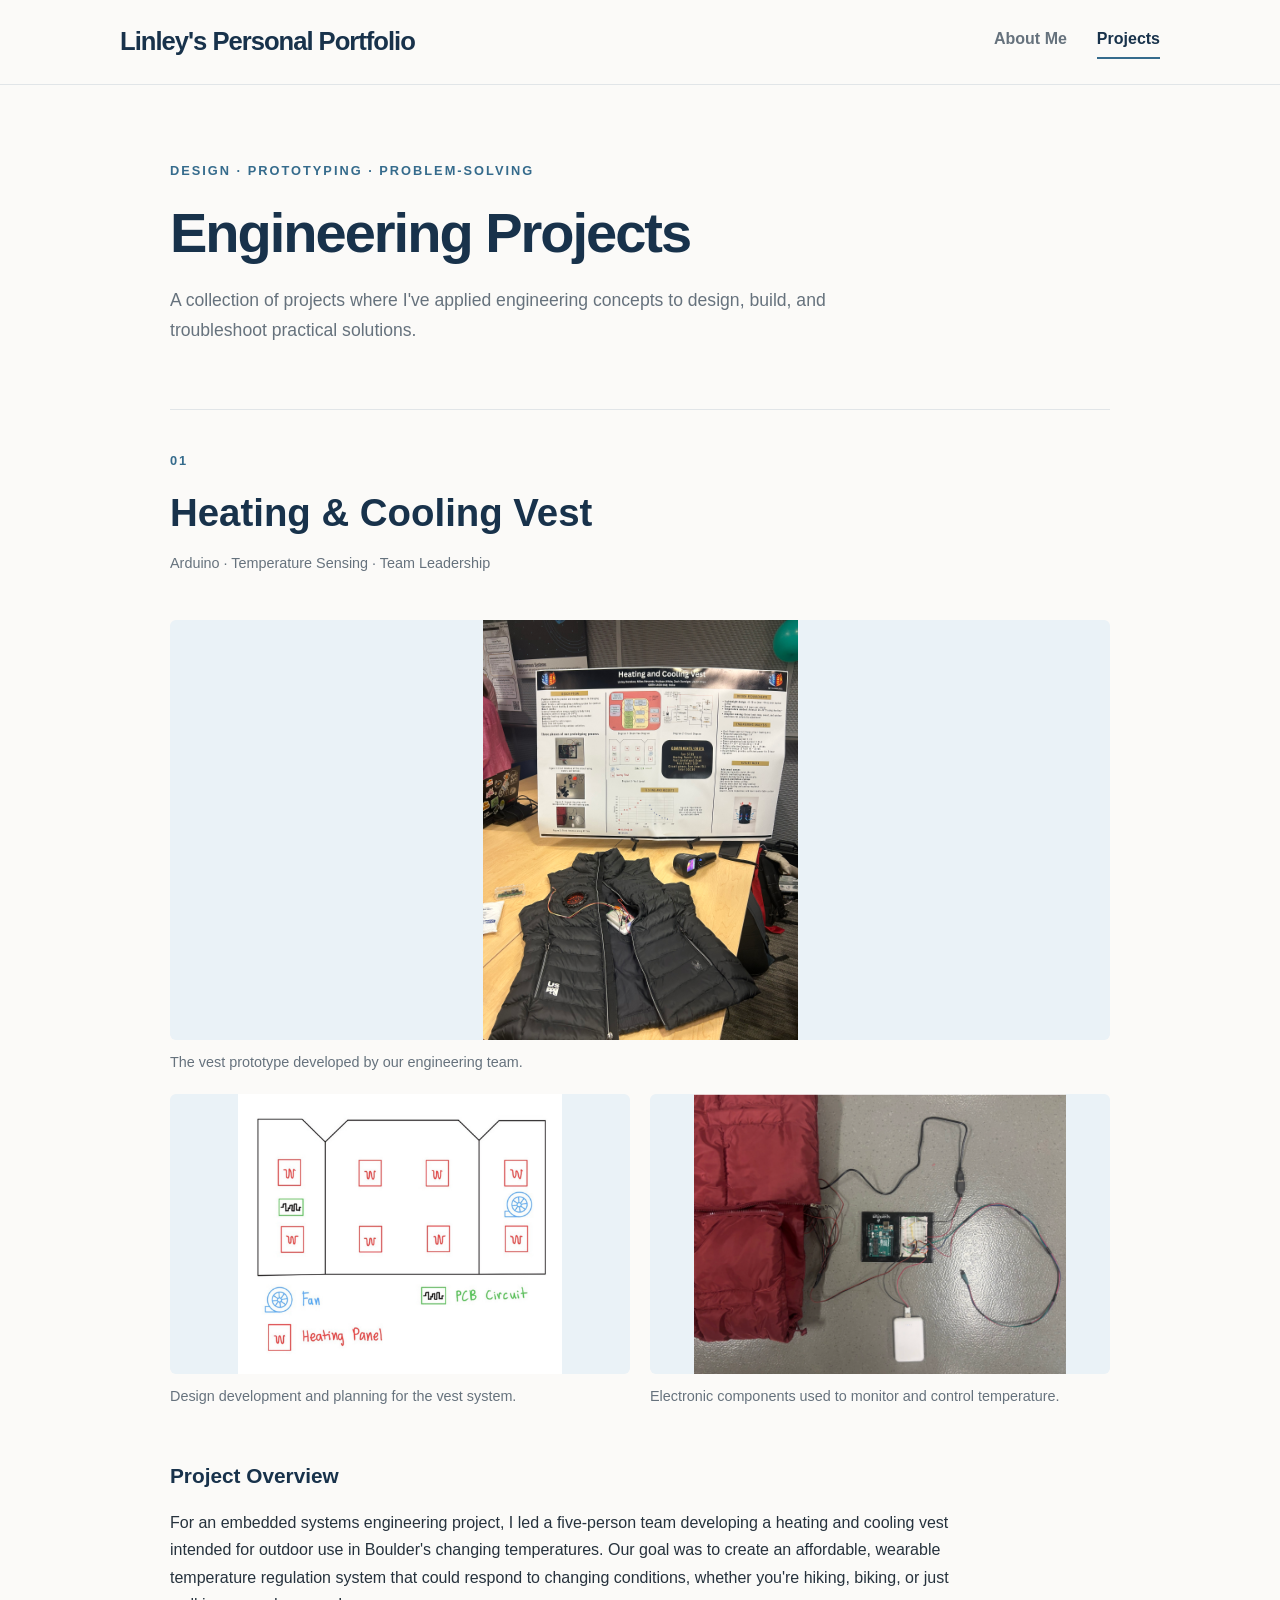
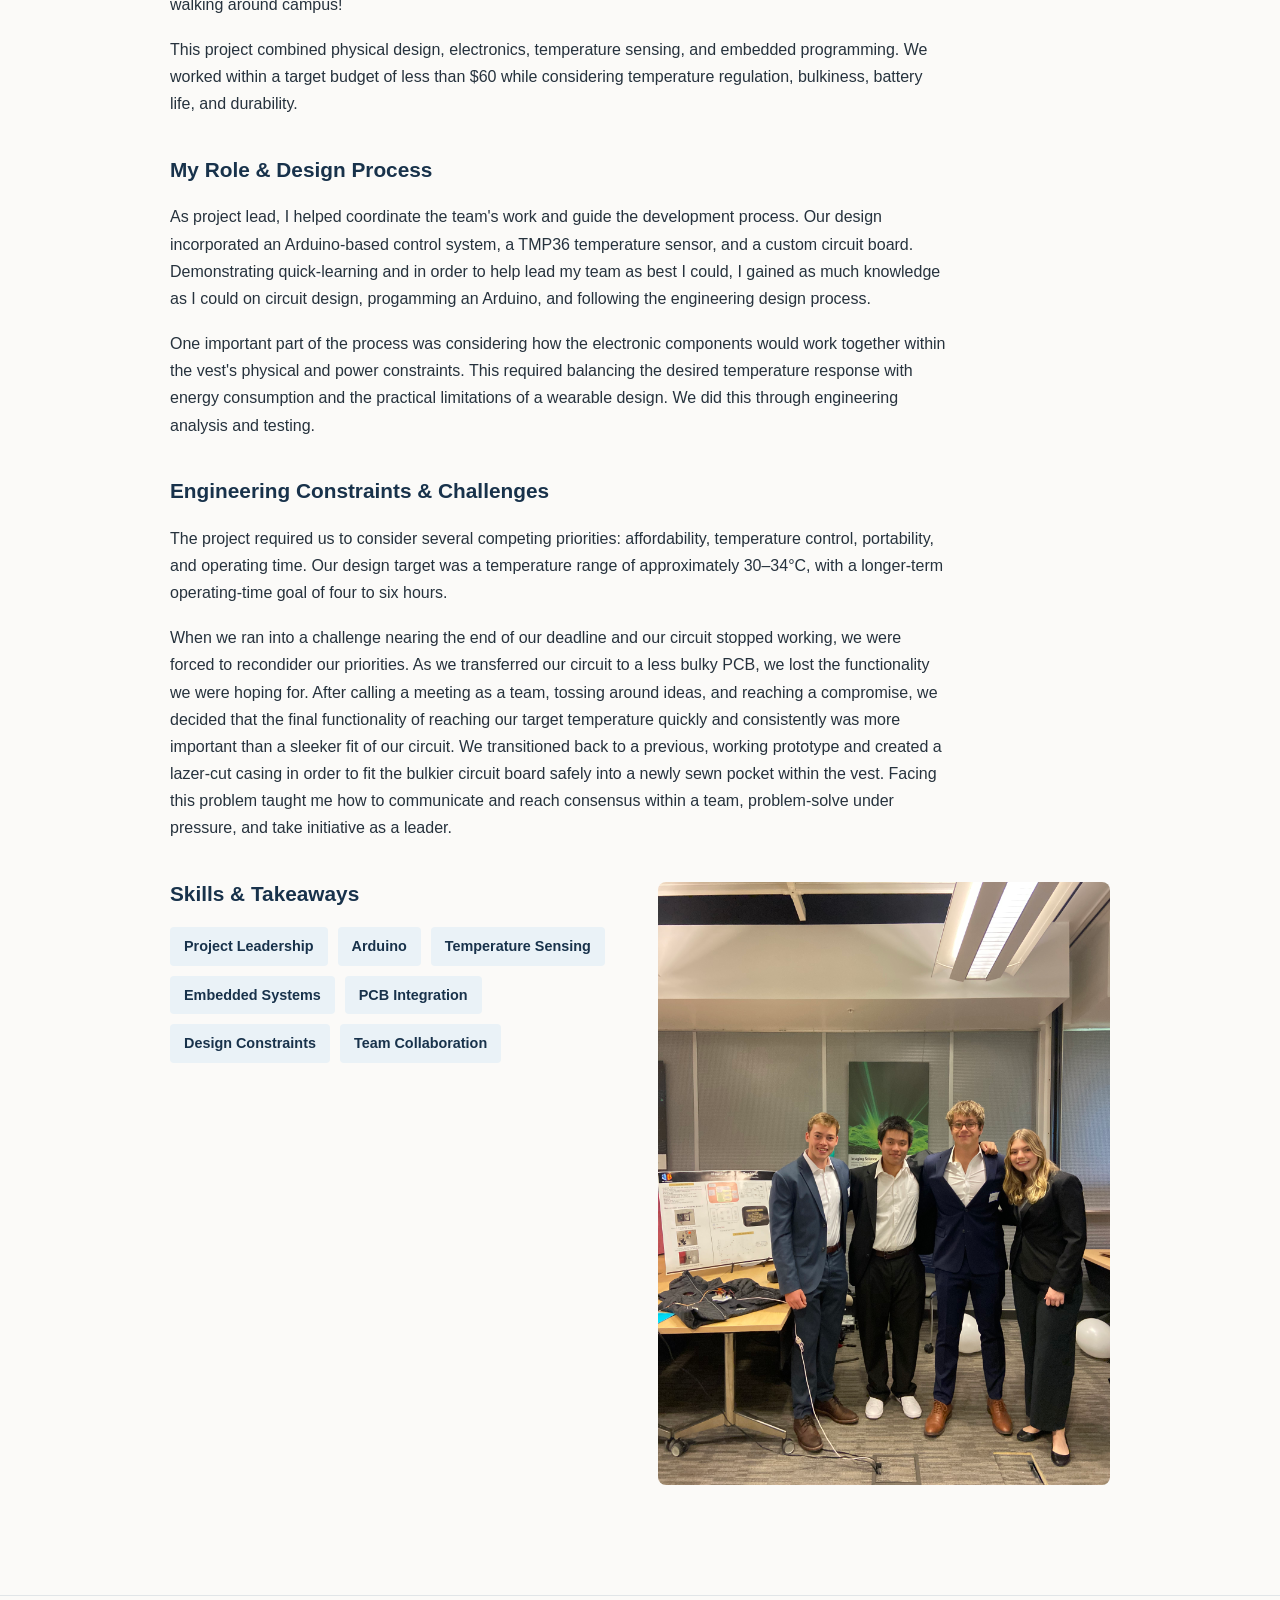
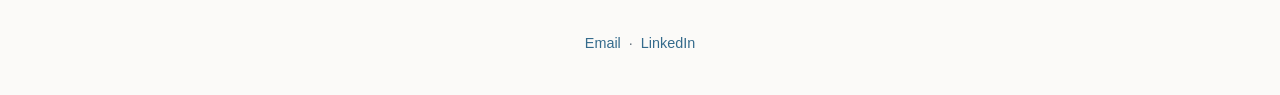
==== projects.html @ 8eb17eba "Add files via upload Add personal portfolio website" ====
<!DOCTYPE html>
<html lang="en">
<head>
    <meta charset="UTF-8">
    <meta name="viewport" content="width=device-width, initial-scale=1.0">
    <title>Projects | Linley Denslow</title>
    <link rel="stylesheet" href="style.css">
</head>

<body>

    <header>
        <nav class="navbar">
            <a href="index.html" class="logo">Linley's Personal Portfolio</a>

            <div class="nav-links">
                <a href="index.html">About Me</a>
                <a href="projects.html" class="active">Projects</a>
            </div>
        </nav>
    </header>

    <main>
        <section class="page-heading">
            <p class="eyebrow">DESIGN · PROTOTYPING · PROBLEM-SOLVING</p>
            <h1>Engineering Projects</h1>

            <p>
                A collection of projects where I've applied engineering
                concepts to design, build, and troubleshoot practical
                solutions.
            </p>
        </section>

        <article class="project">

            <div class="project-heading">
                <div>
                    <p class="eyebrow">01</p>
                    <h2>Heating & Cooling Vest</h2>
                </div>

                <p class="project-meta">
                    Arduino · Temperature Sensing · Team Leadership
                </p>
            </div>

            <div class="project-gallery">

                <figure class="gallery-large">
                    <img
                        src="images/vest-prototype.jpg"
                        alt="The assembled heating and cooling vest prototype"
                    >
                    <figcaption>
                        The vest prototype developed by our engineering team.
                    </figcaption>
                </figure>

                <figure>
                    <img
                        src="images/vest-diagram.jpg"
                        alt="CAD model or design concept for the vest"
                    >
                    <figcaption>
                        Design development and planning for the vest system.
                    </figcaption>
                </figure>

                <figure>
                    <img
                        src="images/vest-components.jpg"
                        alt="Arduino, temperature sensor, and control electronics"
                    >
                    <figcaption>
                        Electronic components used to monitor and control temperature.
                    </figcaption>
                </figure>

            </div>

            <section class="project-section">
                <h3>Project Overview</h3>

                <p>
                    For an embedded systems engineering project, I led a
                    five-person team developing a heating and cooling vest
                    intended for outdoor use in Boulder's changing
                    temperatures. Our goal was to create an affordable,
                    wearable temperature regulation system that could
                    respond to changing conditions, whether you're hiking, biking, 
                    or just walking around campus!
                </p>

                <p>
                    This project combined physical design, electronics,
                    temperature sensing, and embedded programming. We
                    worked within a target budget of less than $60 while
                    considering temperature regulation, bulkiness,
                    battery life, and durability.
                </p>
            </section>

            <section class="project-section">
                <h3>My Role & Design Process</h3>

                <p>
                    As project lead, I helped coordinate the team's work
                    and guide the development process. Our design
                    incorporated an Arduino-based control system, a TMP36
                    temperature sensor, and a custom circuit board. Demonstrating 
                    quick-learning and in order to help lead my team as best I could,
                    I gained as much knowledge as I could on circuit design, progamming an
                    Arduino, and following the engineering design process.  
                </p>

                <p>
                    One important part of the process was considering
                    how the electronic components would work together
                    within the vest's physical and power constraints.
                    This required balancing the desired temperature
                    response with energy consumption and the practical
                    limitations of a wearable design. We did this through engineering 
                    analysis and testing.
                </p>
            </section>

            <section class="project-section">
                <h3>Engineering Constraints & Challenges</h3>

                <p>
                    The project required us to consider several
                    competing priorities: affordability,
                    temperature control, portability, and operating
                    time. Our design target was a temperature range
                    of approximately 30–34°C, with a longer-term
                    operating-time goal of four to six hours.
                </p>

                <p>
                    When we ran into a challenge nearing the end of our deadline and 
                    our circuit stopped working, we were forced to recondider our priorities. As we transferred
                    our circuit to a less bulky PCB, we lost the functionality we were hoping for. After calling a
                    meeting as a team, tossing around ideas, and reaching a compromise, we decided that the final 
                    functionality of reaching our target temperature quickly and consistently was more important 
                    than a sleeker fit of our circuit. We transitioned back to a previous, working prototype and 
                    created a lazer-cut casing in order to fit the bulkier circuit board safely into a newly sewn 
                    pocket within the vest. Facing this problem taught me how to communicate and reach consensus within a team,
                    problem-solve under pressure, and take initiative as a leader. 
                </p>
            </section>

        <div class="skills-takeaways">

            <section class="project-section">
                <h3>Skills & Takeaways</h3>

                <div class="skills">
                    <span>Project Leadership</span>
                    <span>Arduino</span>
                    <span>Temperature Sensing</span>
                    <span>Embedded Systems</span>
                    <span>PCB Integration</span>
                    <span>Design Constraints</span>
                    <span>Team Collaboration</span>
                </div>
            </section>

            <div class="team-photo">
                <img
                    src="images/group-pic.jpg"
                    alt="My team and me with our heating and cooling vest project"
                >
            </div>

        </div>

        </article>

    </main>

    <footer>
        <p>
            <a href="mailto:linley.denslow@colorado.edu">Email</a>
            &nbsp;·&nbsp;
            <a href="https://www.linkedin.com/in/linley-denslow" target="_blank"
               rel="noopener noreferrer">LinkedIn</a>
        </p>
    </footer>

</body>
</html>
---- style.css ----
/* ------------------------------
   1. General page styling
------------------------------ */

* {
    box-sizing: border-box;
}

:root {
    --navy: #18324b;
    --blue: #356b8c;
    --light-blue: #eaf2f7;
    --background: #fbfaf8;
    --text: #26323d;
    --muted: #66727d;
    --border: #e1e5e8;
}

html {
    scroll-behavior: smooth;
}

body {
    margin: 0;
    font-family: Arial, Helvetica, sans-serif;
    background: var(--background);
    color: var(--text);
    line-height: 1.7;
}

h1, h2, h3, p {
    margin-top: 0;
}

h1, h2, h3 {
    color: var(--navy);
    line-height: 1.2;
}

h1 {
    font-size: clamp(2.5rem, 6vw, 4.5rem);
    letter-spacing: -2px;
}

h2 {
    font-size: 2rem;
}

h3 {
    font-size: 1.3rem;
}

a {
    color: var(--blue);
    text-decoration: none;
}

a:hover {
    color: var(--navy);
}


/* ------------------------------
   2. Navigation bar
------------------------------ */

header {
    border-bottom: 1px solid var(--border);
    background: var(--background);
}

.navbar {
    max-width: 1100px;
    margin: 0 auto;
    padding: 20px 30px;
    display: flex;
    align-items: center;
    justify-content: space-between;
}

.logo {
    font-size: 1.6rem;
    font-weight: bold;
    color: var(--navy);
    letter-spacing: -1px;
}

.nav-links {
    display: flex;
    gap: 30px;
}

.nav-links a {
    color: var(--muted);
    font-weight: 600;
    padding-bottom: 5px;
}

.nav-links a:hover,
.nav-links a.active {
    color: var(--navy);
    border-bottom: 2px solid var(--blue);
}


/* ------------------------------
   3. Main layout
------------------------------ */

main {
    max-width: 1000px;
    margin: 0 auto;
    padding: 0 30px;
}

.hero {
    padding: 100px 0 90px;
    display: grid;
    grid-template-columns: 1.5fr 1fr;
    gap: 55px;
    align-items: stretch;
}

.hero-content {
    display: flex;
    flex-direction: column;
    align-items: flex-start;
    justify-content: space-between;
}

.hero-photo {
    width: 100%;
    min-height: 380px;
    overflow: hidden;
    border-radius: 10px;
}

.hero-photo img {
    width: 100%;
    height: 100%;
    display: block;
    object-fit: cover;
    object-position: center;
}

.eyebrow {
    color: var(--blue);
    font-size: 0.8rem;
    font-weight: bold;
    letter-spacing: 2px;
    text-transform: uppercase;
    margin-bottom: 18px;
}

.hero h1 {
    margin-bottom: 15px;
}

.hero h2 {
    font-size: 1.6rem;
    font-weight: 500;
    margin-bottom: 20px;
}

.hero-text {
    font-size: 1.1rem;
    color: var(--muted);
    max-width: 680px;
    margin-bottom: 30px;
}


/* ------------------------------
   4. Buttons and links
------------------------------ */

.button {
    display: inline-block;
    background: var(--navy);
    color: white;
    padding: 12px 22px;
    border-radius: 5px;
    font-weight: bold;
    transition: background 0.2s ease;
}

.button:hover {
    background: var(--blue);
    color: white;
}

.text-link {
    display: inline-block;
    font-weight: bold;
    margin-top: 8px;
}


/* ------------------------------
   5. Homepage sections
------------------------------ */

.section {
    padding: 45px 0;
    border-top: 1px solid var(--border);
}

.section p {
    max-width: 780px;
}

.skills {
    display: flex;
    flex-wrap: wrap;
    gap: 10px;
    margin-top: 20px;
}

.skills span {
    display: inline-block;
    background: var(--light-blue);
    color: var(--navy);
    padding: 7px 14px;
    border-radius: 4px;
    font-size: 0.9rem;
    font-weight: 600;
}

.featured {
    display: grid;
    grid-template-columns: 1fr 1fr;
    gap: 40px;
    align-items: stretch;
}

.featured-image {
    width: 100%;
    height: 100%;
    object-fit: contain;
    border-radius: 8px;
    background: var(--light-blue);
}


/* ------------------------------
   6. Projects page heading
------------------------------ */

.page-heading {
    padding: 75px 0 45px;
    max-width: 750px;
}

.page-heading h1 {
    font-size: clamp(2.5rem, 5vw, 3.5rem);
    margin-bottom: 20px;
}

.page-heading > p:last-child {
    color: var(--muted);
    font-size: 1.1rem;
}


/* ------------------------------
   7. Project content
------------------------------ */

.project {
    border-top: 1px solid var(--border);
    padding: 40px 0 70px;
}

.project-heading {
    display: flex;
    flex-direction: column;
    gap: 5px;
    margin-bottom: 30px;
}

.project-heading h2 {
    font-size: 2.4rem;
    margin-bottom: 10px;
}

.project-meta {
    color: var(--muted);
    font-size: 0.9rem;
}

.project-gallery {
    display: grid;
    grid-template-columns: 1fr 1fr;
    gap: 20px;
    margin-bottom: 55px;
}

.project-gallery figure {
    margin: 0;
}

.project-gallery .gallery-large {
    grid-column: 1 / -1;
}

.project-gallery img {
    display: block;
    width: 100%;
    height: 280px;
    object-fit: contain;
    border-radius: 6px;
    background: var(--light-blue);
}

.project-gallery .gallery-large img {
    height: 420px;
}

.project-gallery figcaption {
    font-size: 0.9rem;
    color: var(--muted);
    padding-top: 10px;
}

.project-section {
    max-width: 780px;
    margin-bottom: 40px;
}

/* Skills and Takeaways with team photo */

.skills-takeaways {
    display: grid;
    grid-template-columns: 1fr 1fr;
    gap: 35px;
    align-items: start;
    margin-bottom: 40px;
}

.skills-takeaways .project-section {
    max-width: none;
    margin-bottom: 0;
}

.team-photo {
    width: 100%;
}

.team-photo img {
    display: block;
    width: 100%;
    height: auto;
    border-radius: 8px;
}

.project-section p {
    margin-bottom: 18px;
}

.project-note {
    border-left: 3px solid var(--blue);
    padding: 15px 20px;
    background: var(--light-blue);
    font-size: 0.9rem;
}


/* ------------------------------
   8. Footer
------------------------------ */

footer {
    border-top: 1px solid var(--border);
    text-align: center;
    padding: 35px 20px;
    color: var(--muted);
    font-size: 0.9rem;
}

footer p {
    margin-bottom: 5px;
}


/* ------------------------------
   9. Mobile responsiveness
------------------------------ */

@media (max-width: 650px) {

    .navbar {
        padding: 18px 20px;
    }

    .nav-links {
        gap: 18px;
    }

    main {
        padding: 0 20px;
    }

    .hero {
        padding: 65px 0;
        grid-template-columns: 1fr;
        gap: 35px;
    }

    .hero-content {
        gap: 15px;
    }

    .hero-photo {
        height: 350px;
        min-height: 0;
    }

    .hero-photo img {
        object-fit: cover;
    }

    .section {
        padding: 35px 0;
    }

    .featured {
        grid-template-columns: 1fr;
        gap: 25px;
    }

    .featured-image {
        height: 250px;
    }

    .project-gallery {
        grid-template-columns: 1fr;
    }

    .project-gallery .gallery-large {
        grid-column: auto;
    }

    .project-gallery img,
    .project-gallery .gallery-large img {
        height: auto;
        max-height: 400px;
        object-fit: contain;
    }

    .project-heading h2 {
        font-size: 2rem;
    }

    .skills-takeaways {
        grid-template-columns: 1fr;
        gap: 25px;
    }
}
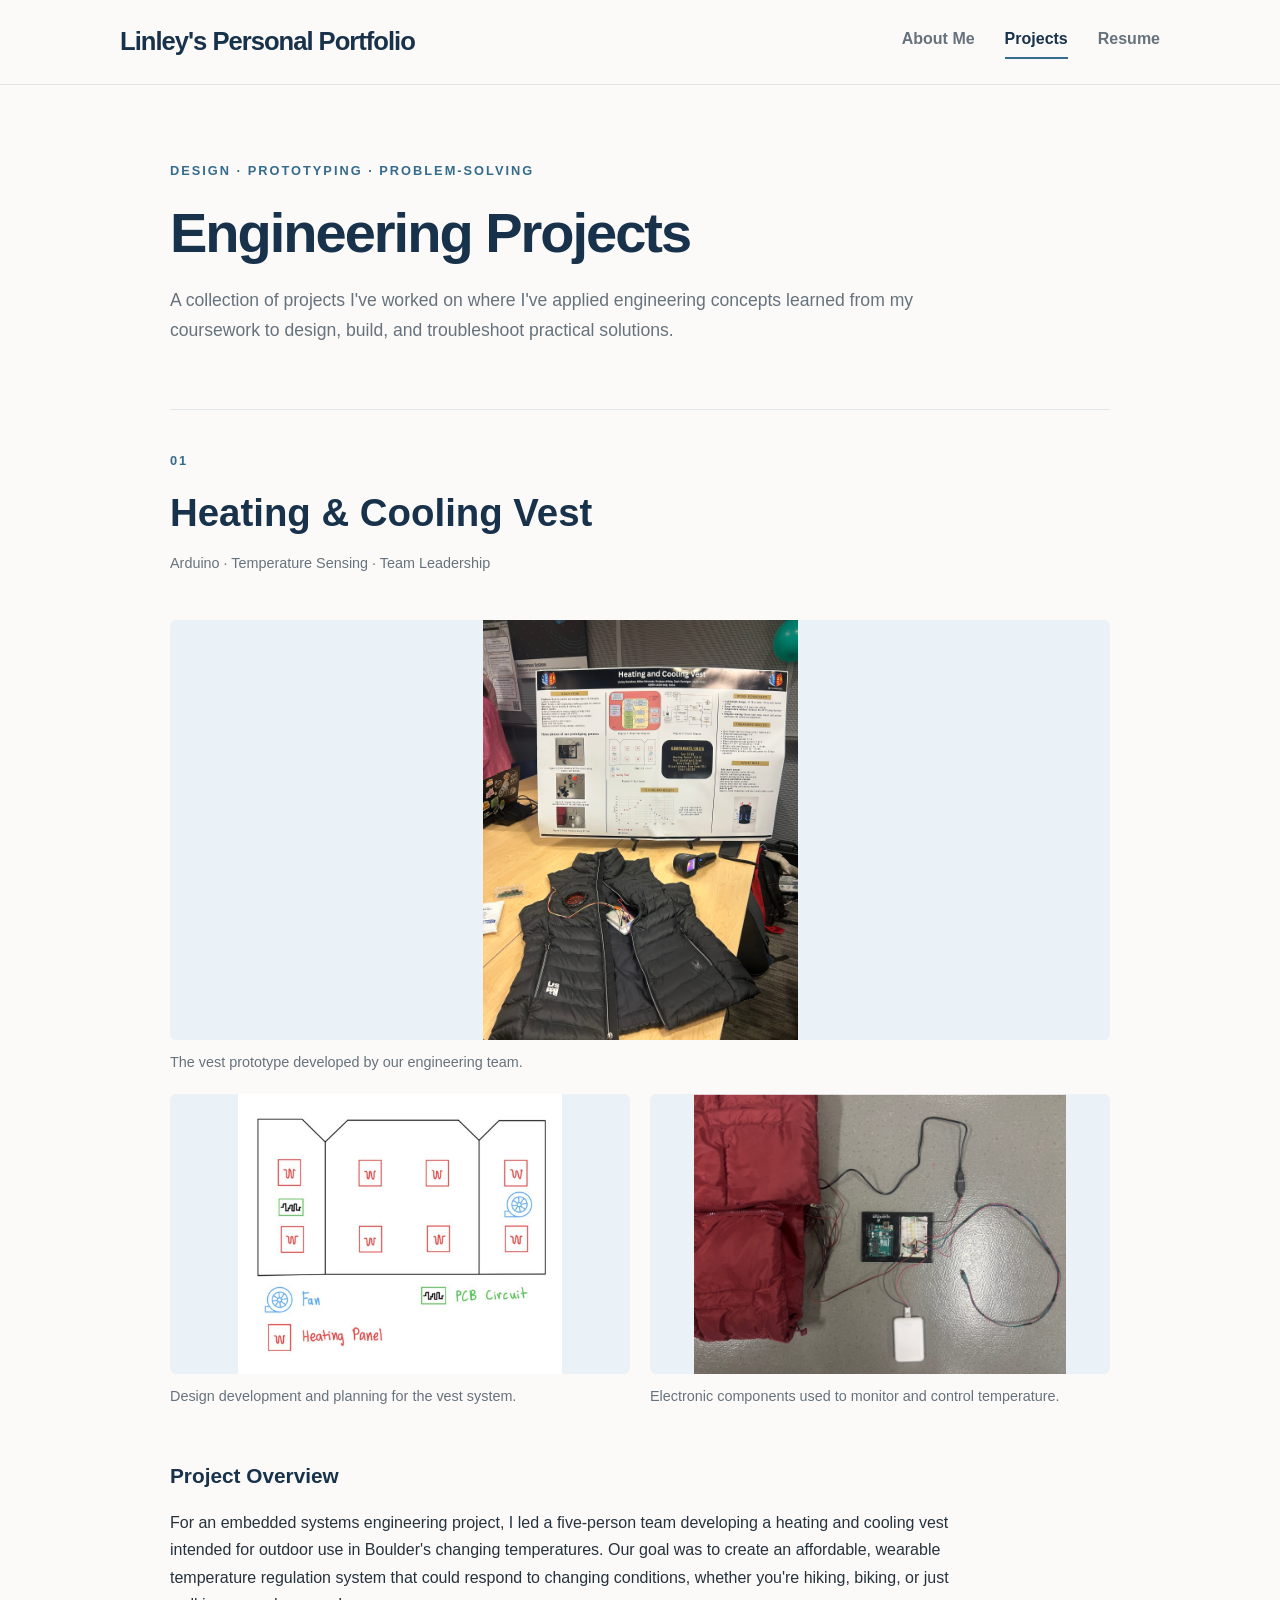
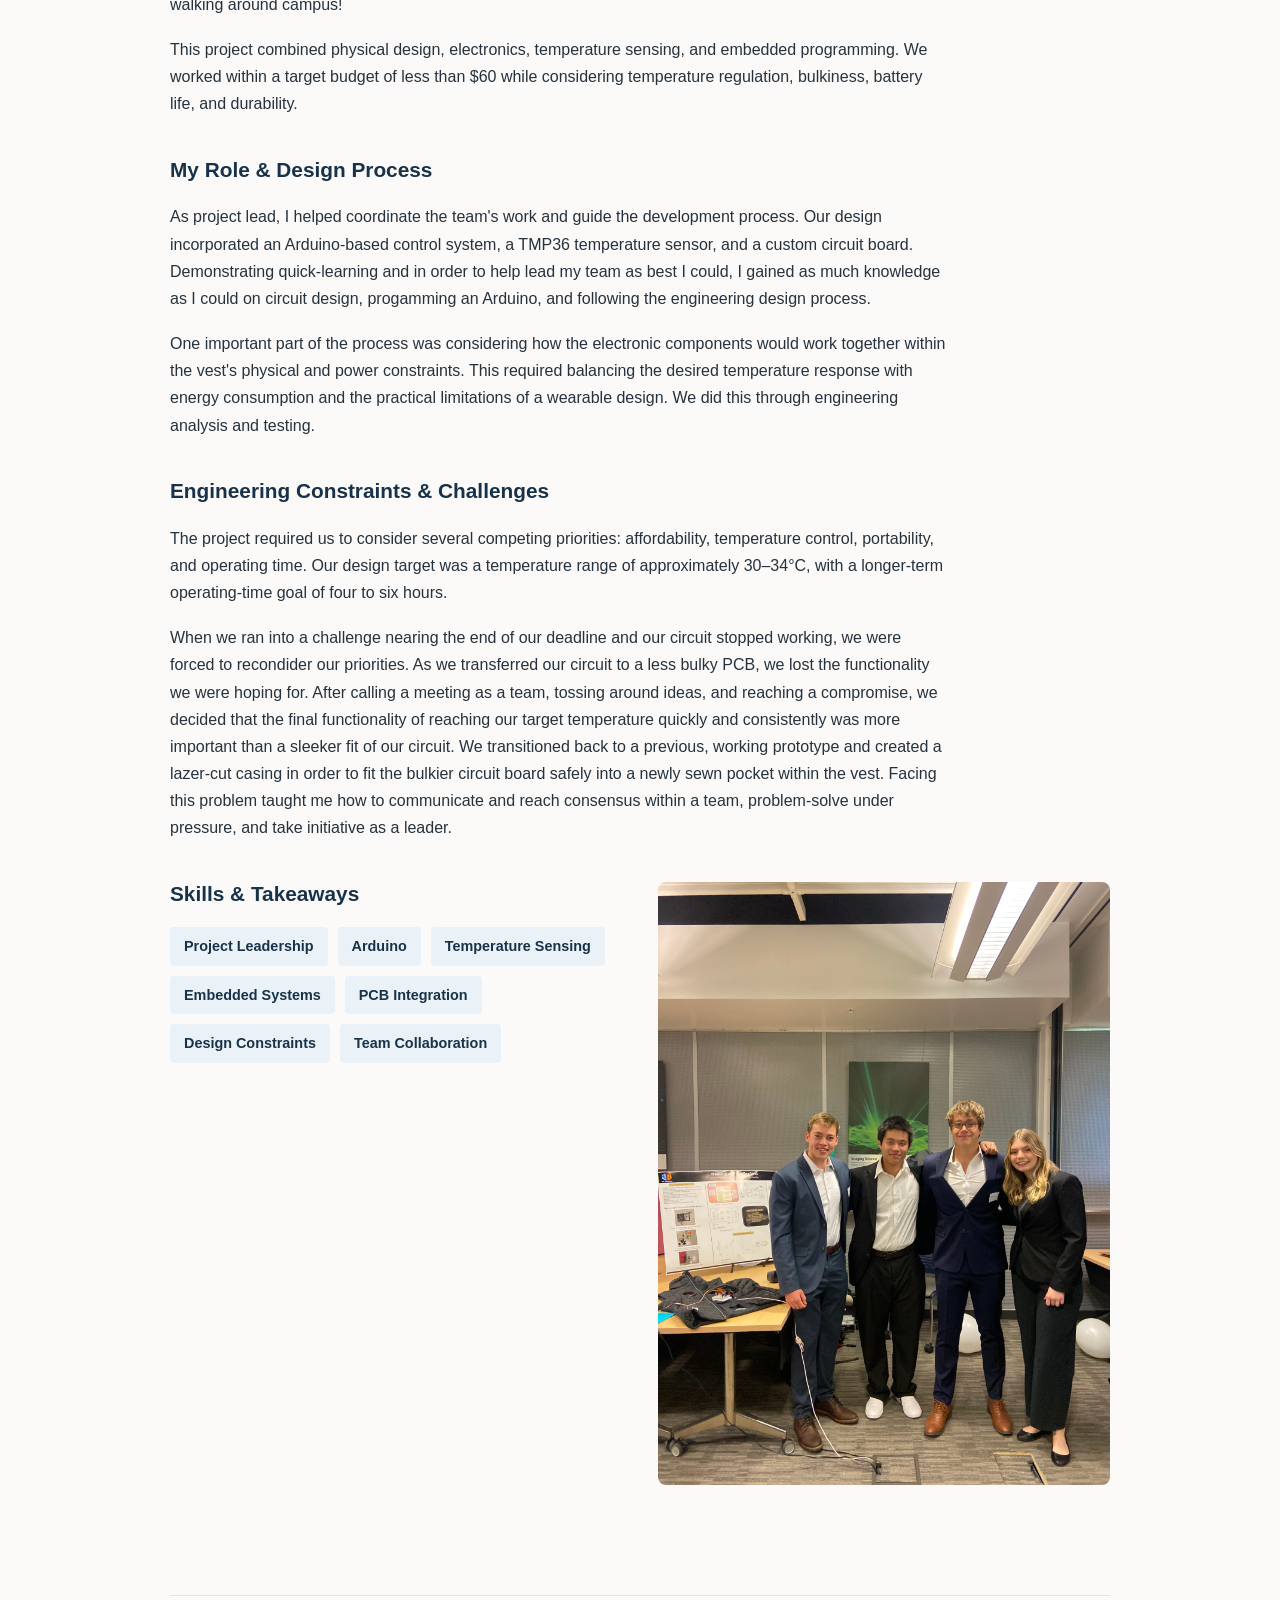
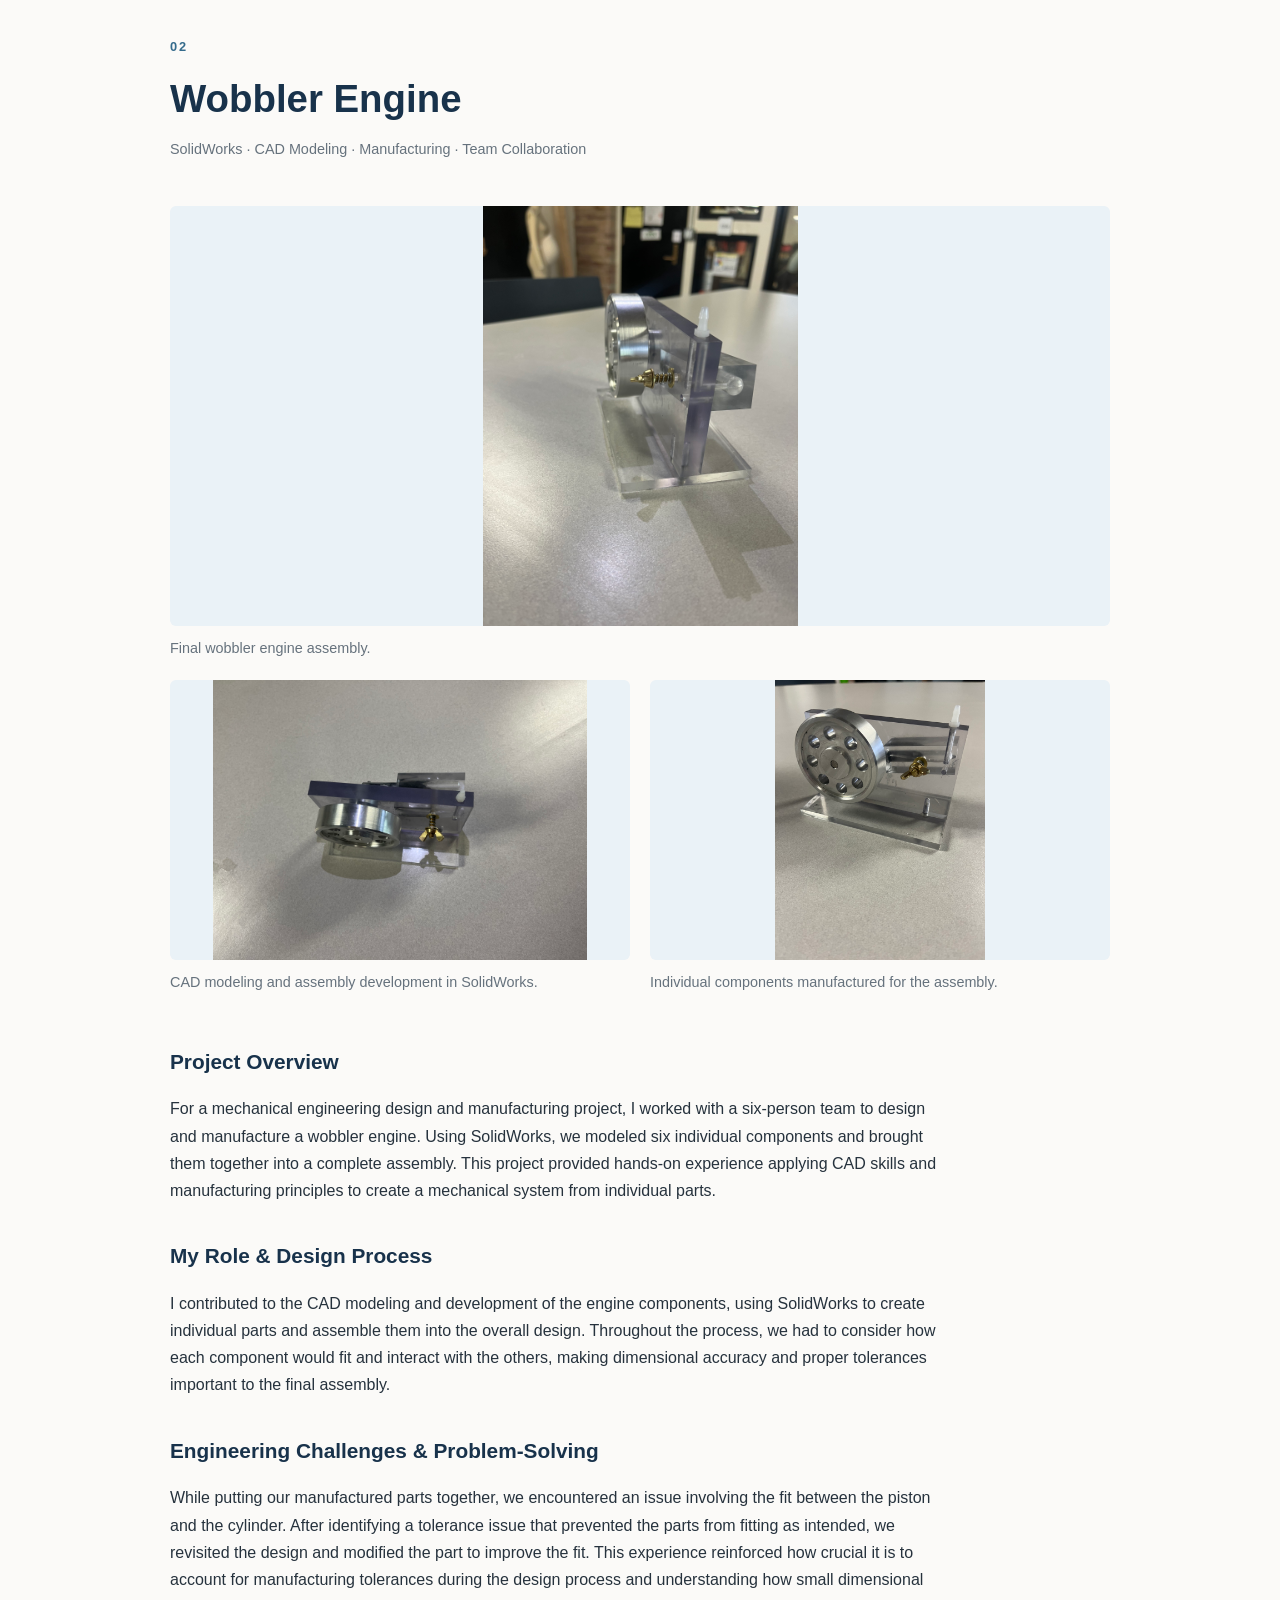
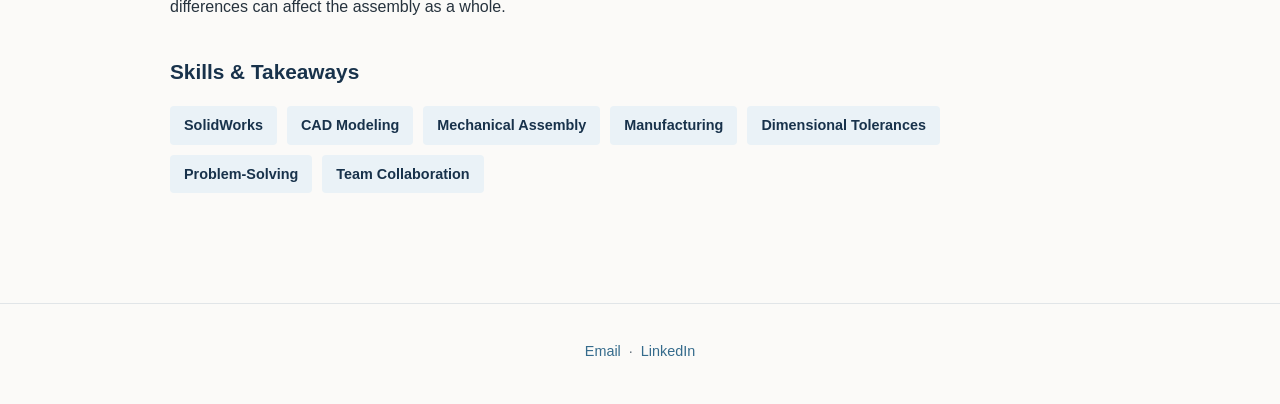
==== commit d5453ebb: "added another project and resume" ====
--- a/projects.html
+++ b/projects.html
@@ -16,6 +16,7 @@
             <div class="nav-links">
                 <a href="index.html">About Me</a>
                 <a href="projects.html" class="active">Projects</a>
+                <a href="resume.html">Resume</a>
             </div>
         </nav>
     </header>
@@ -26,8 +27,8 @@
             <h1>Engineering Projects</h1>
 
             <p>
-                A collection of projects where I've applied engineering
-                concepts to design, build, and troubleshoot practical
+                A collection of projects I've worked on where I've applied engineering
+                concepts learned from my coursework to design, build, and troubleshoot practical
                 solutions.
             </p>
         </section>
@@ -177,6 +178,118 @@
 
         </article>
 
+    
+        <!-- PROJECT 02: WOBBLER ENGINE -->
+
+        <article class="project">
+
+            <div class="project-heading">
+                <div>
+                    <p class="eyebrow">02</p>
+                    <h2>Wobbler Engine</h2>
+                </div>
+
+                <p class="project-meta">
+                    SolidWorks · CAD Modeling · Manufacturing · Team Collaboration
+                </p>
+            </div>
+
+            <div class="project-gallery">
+
+                <figure class="gallery-large">
+                    <img
+                        src="images/wobbler-engine.jpg"
+                        alt="Completed wobbler engine assembly"
+                    >
+                    <figcaption>
+                        Final wobbler engine assembly.
+                    </figcaption>
+                </figure>
+
+                <figure>
+                    <img
+                        src="images/wobbler-cad.jpg"
+                        alt="SolidWorks CAD model of the wobbler engine"
+                    >
+                    <figcaption>
+                        CAD modeling and assembly development in SolidWorks.
+                    </figcaption>
+                </figure>
+
+                <figure>
+                    <img
+                        src="images/wobbler-parts.jpg"
+                        alt="Individual manufactured wobbler engine components"
+                    >
+                    <figcaption>
+                        Individual components manufactured for the assembly.
+                    </figcaption>
+                </figure>
+
+            </div>
+
+            <section class="project-section">
+                <h3>Project Overview</h3>
+
+                <p>
+                    For a mechanical engineering design and manufacturing
+                    project, I worked with a six-person team to design and
+                    manufacture a wobbler engine. Using SolidWorks, we
+                    modeled six individual components and brought them
+                    together into a complete assembly. This project
+                    provided hands-on experience applying CAD skills
+                    and manufacturing principles to create a mechanical
+                    system from individual parts.
+                </p>
+            </section>
+
+            <section class="project-section">
+                <h3>My Role & Design Process</h3>
+
+                <p>
+                    I contributed to the CAD modeling and development
+                    of the engine components, using SolidWorks to create
+                    individual parts and assemble them into the overall
+                    design. Throughout the process, we had to consider
+                    how each component would fit and interact with the
+                    others, making dimensional accuracy and proper
+                    tolerances important to the final assembly.
+                </p>
+            </section>
+
+            <section class="project-section">
+                <h3>Engineering Challenges & Problem-Solving</h3>
+
+                <p>
+                    While putting our manufactured parts together, we encountered an issue involving 
+                    the fit between the piston and the cylinder. After
+                    identifying a tolerance issue that prevented the
+                    parts from fitting as intended, we revisited the
+                    design and modified the part to improve the fit.
+                    This experience reinforced how crucial it is to
+                    account for manufacturing tolerances during
+                    the design process and understanding how small
+                    dimensional differences can affect the assembly as a whole.
+                </p>
+            </section>
+
+            <section class="project-section">
+                <h3>Skills & Takeaways</h3>
+
+                <div class="skills">
+                    <span>SolidWorks</span>
+                    <span>CAD Modeling</span>
+                    <span>Mechanical Assembly</span>
+                    <span>Manufacturing</span>
+                    <span>Dimensional Tolerances</span>
+                    <span>Problem-Solving</span>
+                    <span>Team Collaboration</span>
+                </div>
+            </section>
+
+        </article>
+ 
+
     </main>
 
     <footer>
--- a/style.css
+++ b/style.css
@@ -381,7 +381,6 @@
     margin-bottom: 5px;
 }
 
-
 /* ------------------------------
    9. Mobile responsiveness
 ------------------------------ */
@@ -455,4 +454,33 @@
         grid-template-columns: 1fr;
         gap: 25px;
     }
+}
+
+
+/* ------------------------------
+   10. Resume page
+------------------------------ */
+
+.resume-container {
+    width: 100%;
+    max-width: 900px;
+    margin: 0 auto 70px;
+    background: white;
+}
+
+.resume-viewer {
+    display: block;
+    width: 100%;
+    height: 1500px;
+    border: none;
+}
+
+@media (max-width: 650px) {
+    .resume-container {
+        width: 100%;
+    }
+
+    .resume-viewer {
+        height: 1200px;
+    }
 }
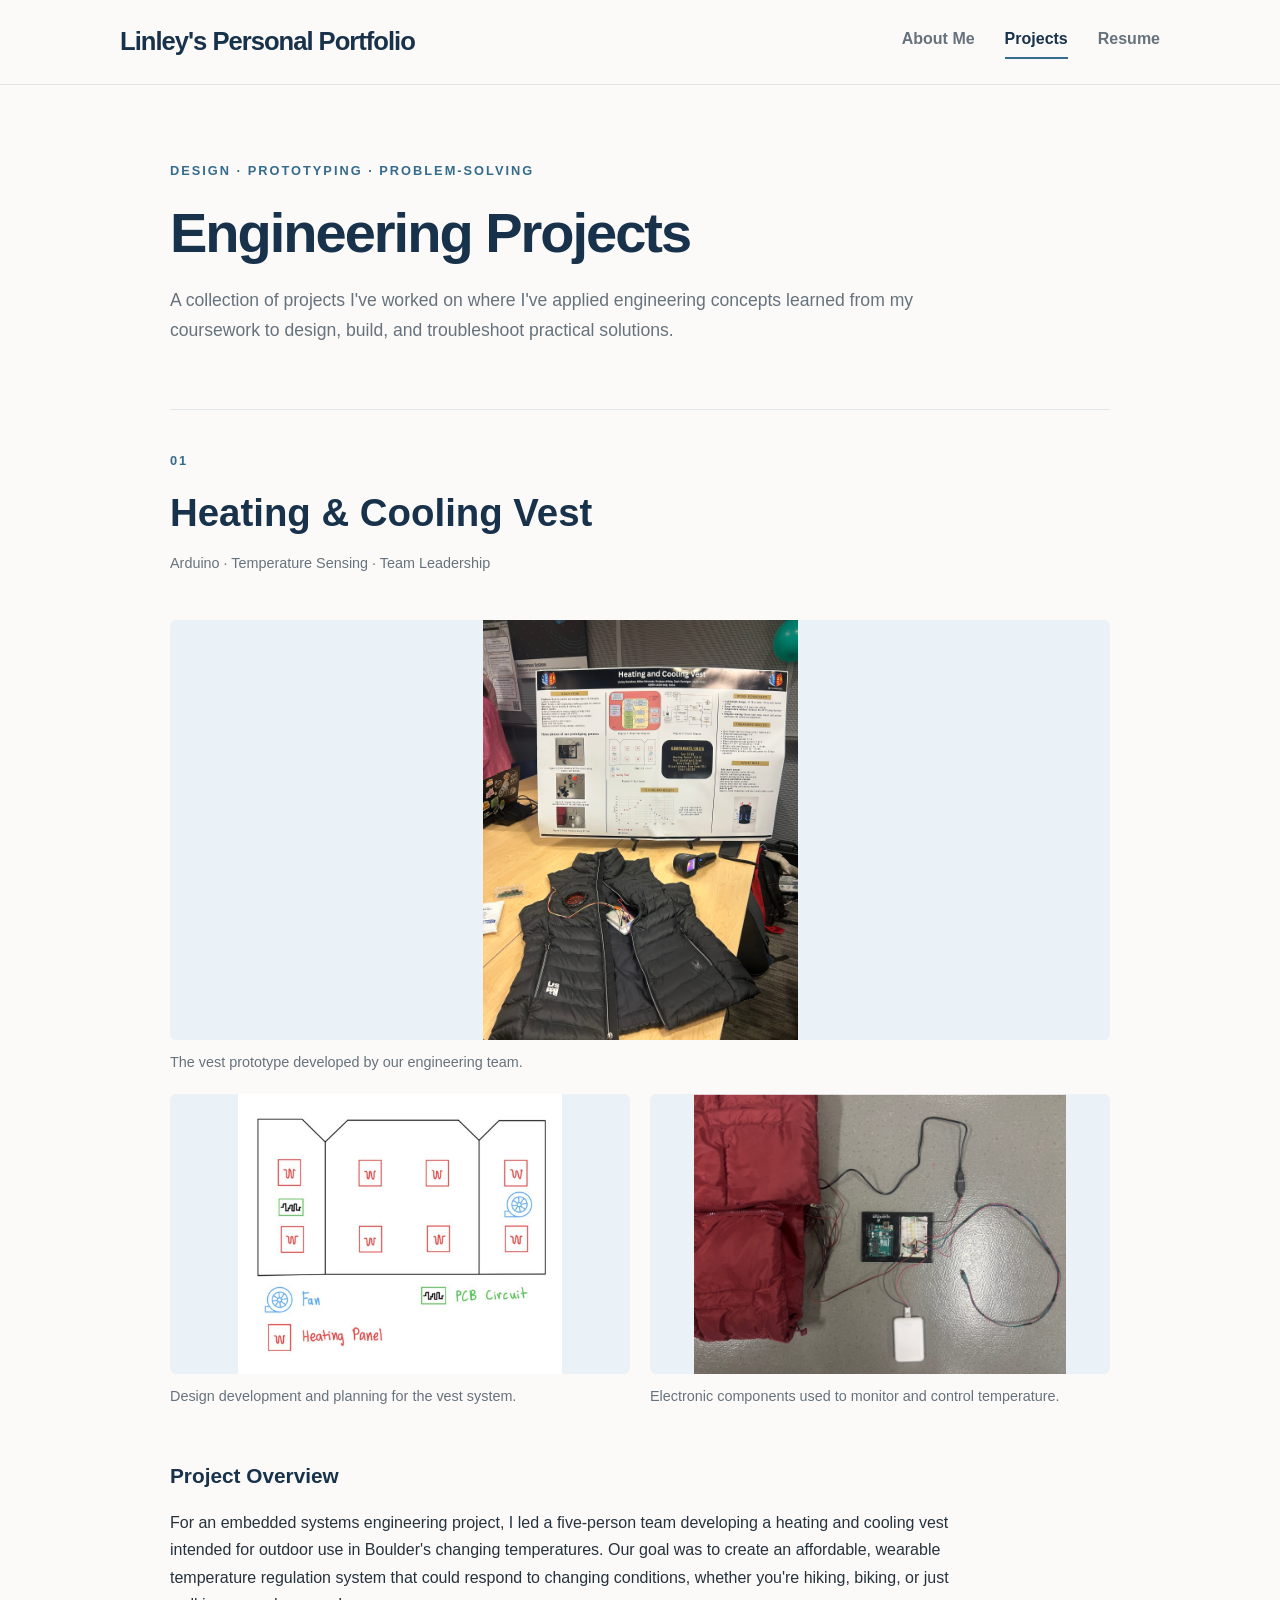
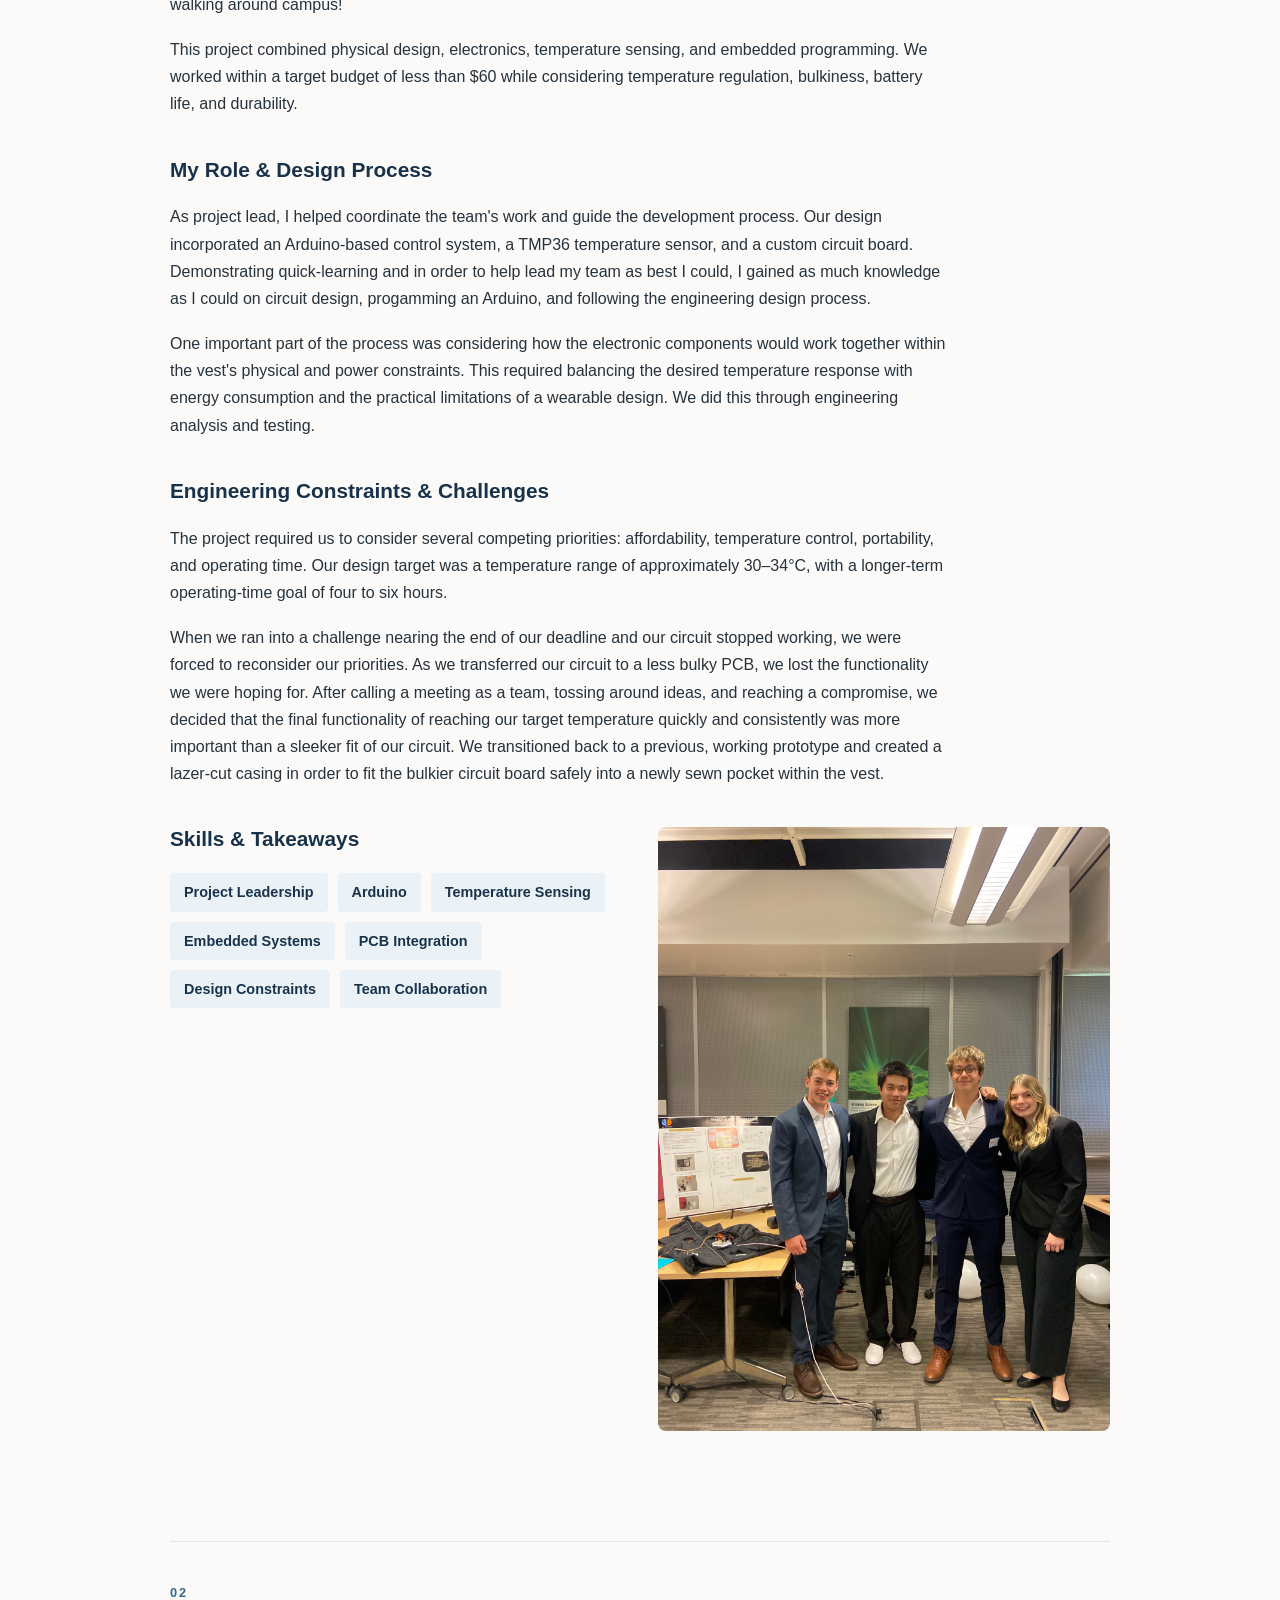
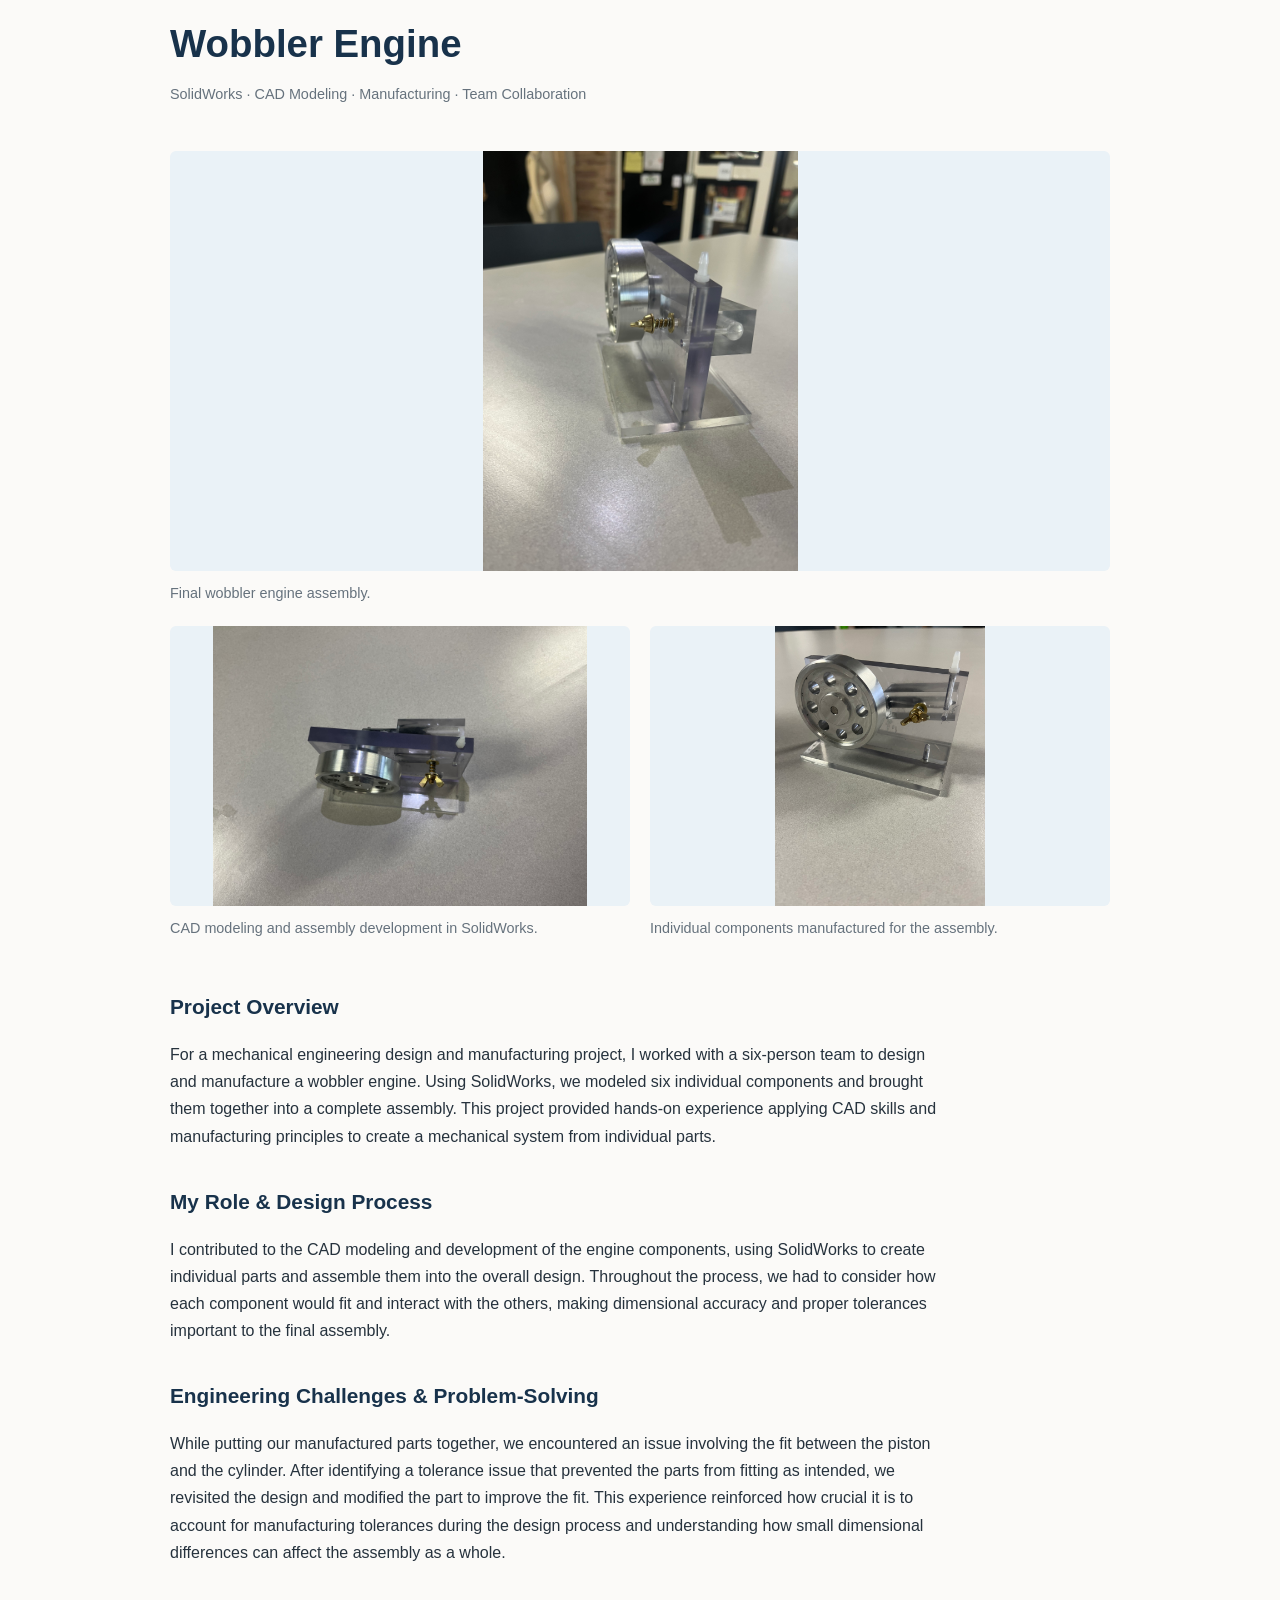
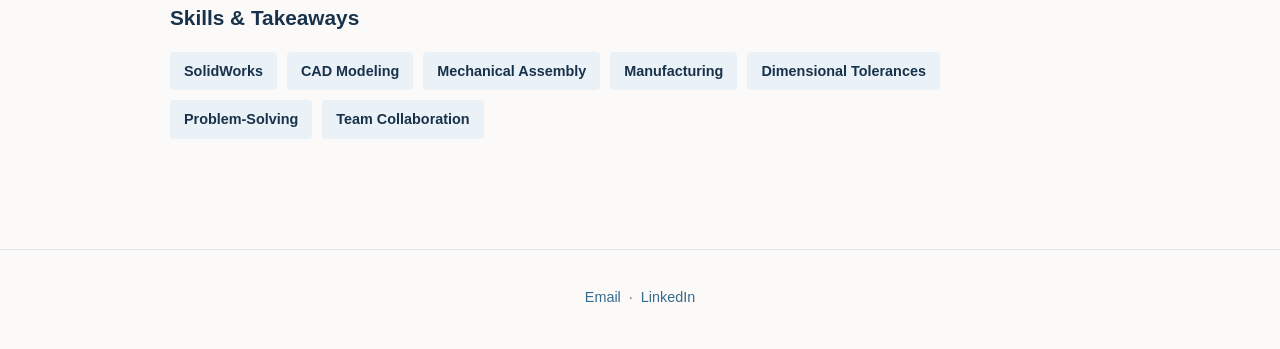
==== commit 99e64281: "fixed typos" ====
--- a/projects.html
+++ b/projects.html
@@ -140,14 +140,13 @@
 
                 <p>
                     When we ran into a challenge nearing the end of our deadline and 
-                    our circuit stopped working, we were forced to recondider our priorities. As we transferred
+                    our circuit stopped working, we were forced to reconsider our priorities. As we transferred
                     our circuit to a less bulky PCB, we lost the functionality we were hoping for. After calling a
                     meeting as a team, tossing around ideas, and reaching a compromise, we decided that the final 
                     functionality of reaching our target temperature quickly and consistently was more important 
                     than a sleeker fit of our circuit. We transitioned back to a previous, working prototype and 
                     created a lazer-cut casing in order to fit the bulkier circuit board safely into a newly sewn 
-                    pocket within the vest. Facing this problem taught me how to communicate and reach consensus within a team,
-                    problem-solve under pressure, and take initiative as a leader. 
+                    pocket within the vest. 
                 </p>
             </section>
 
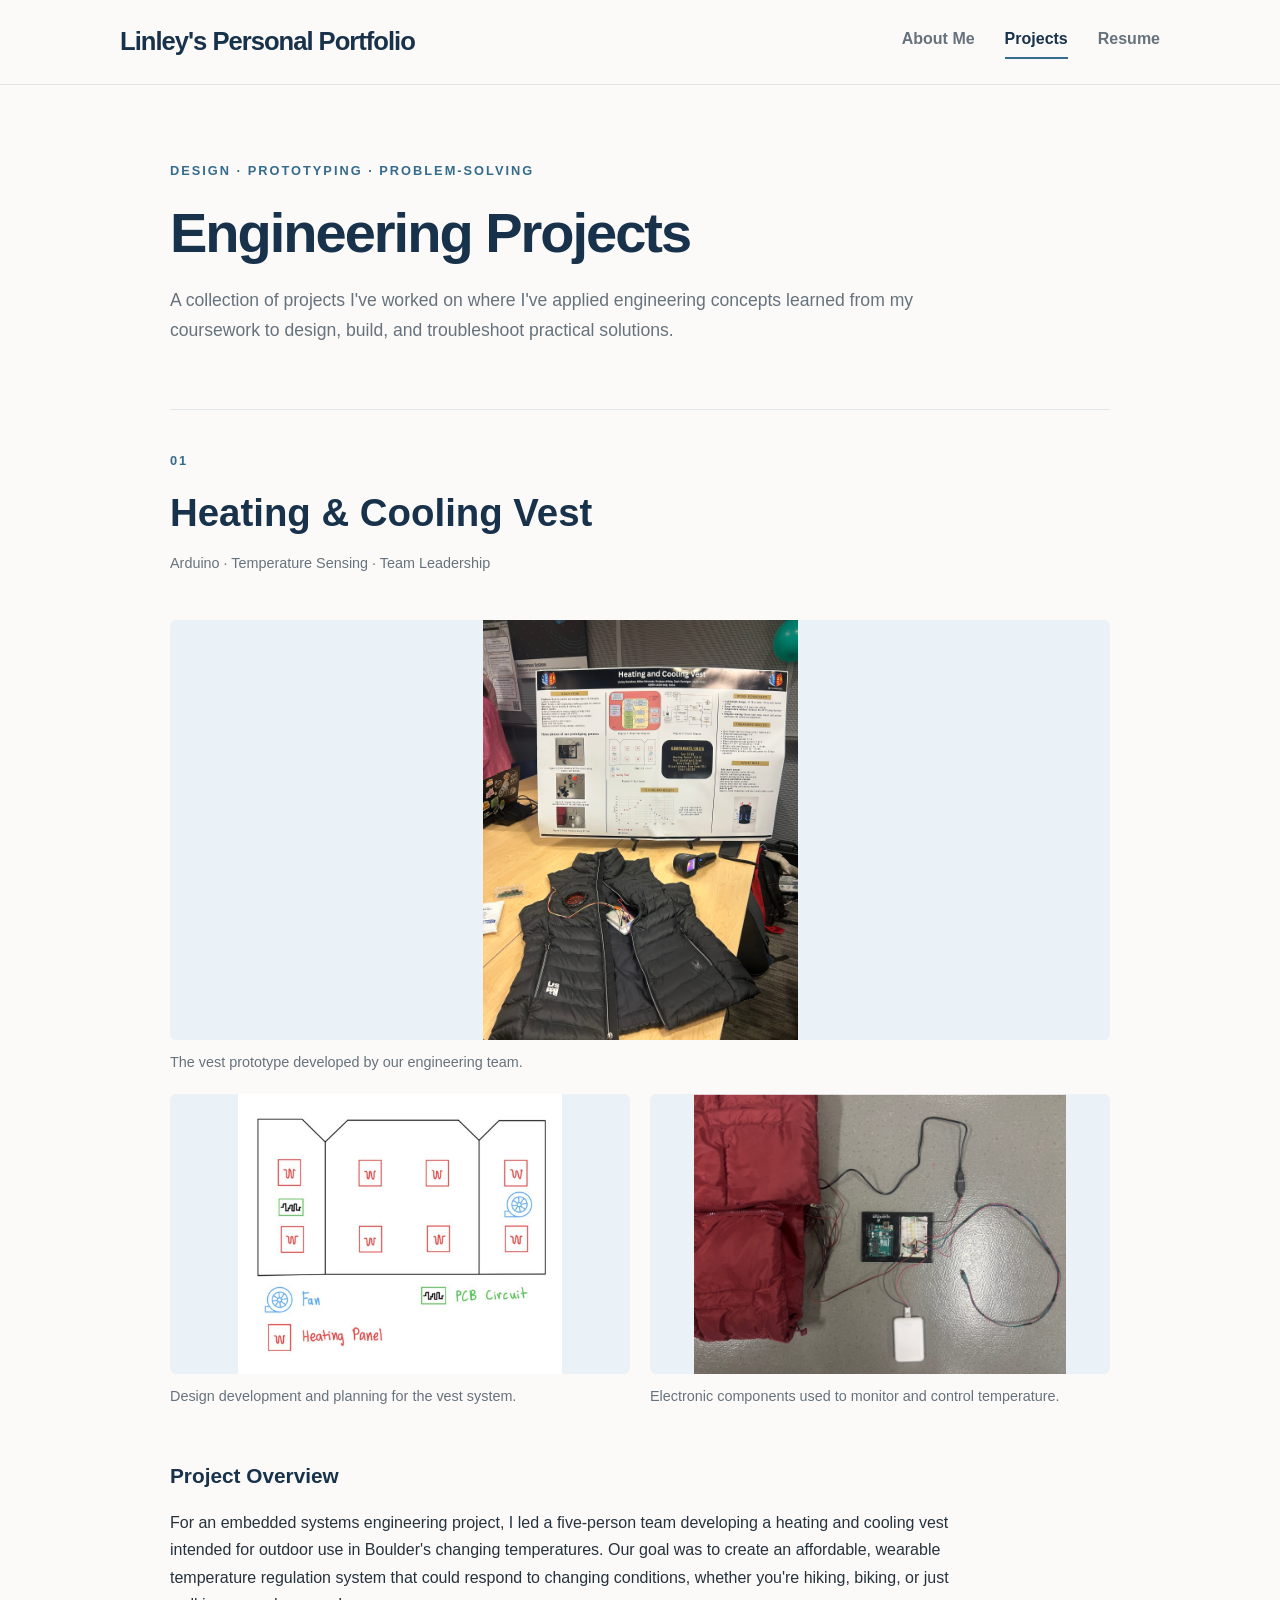
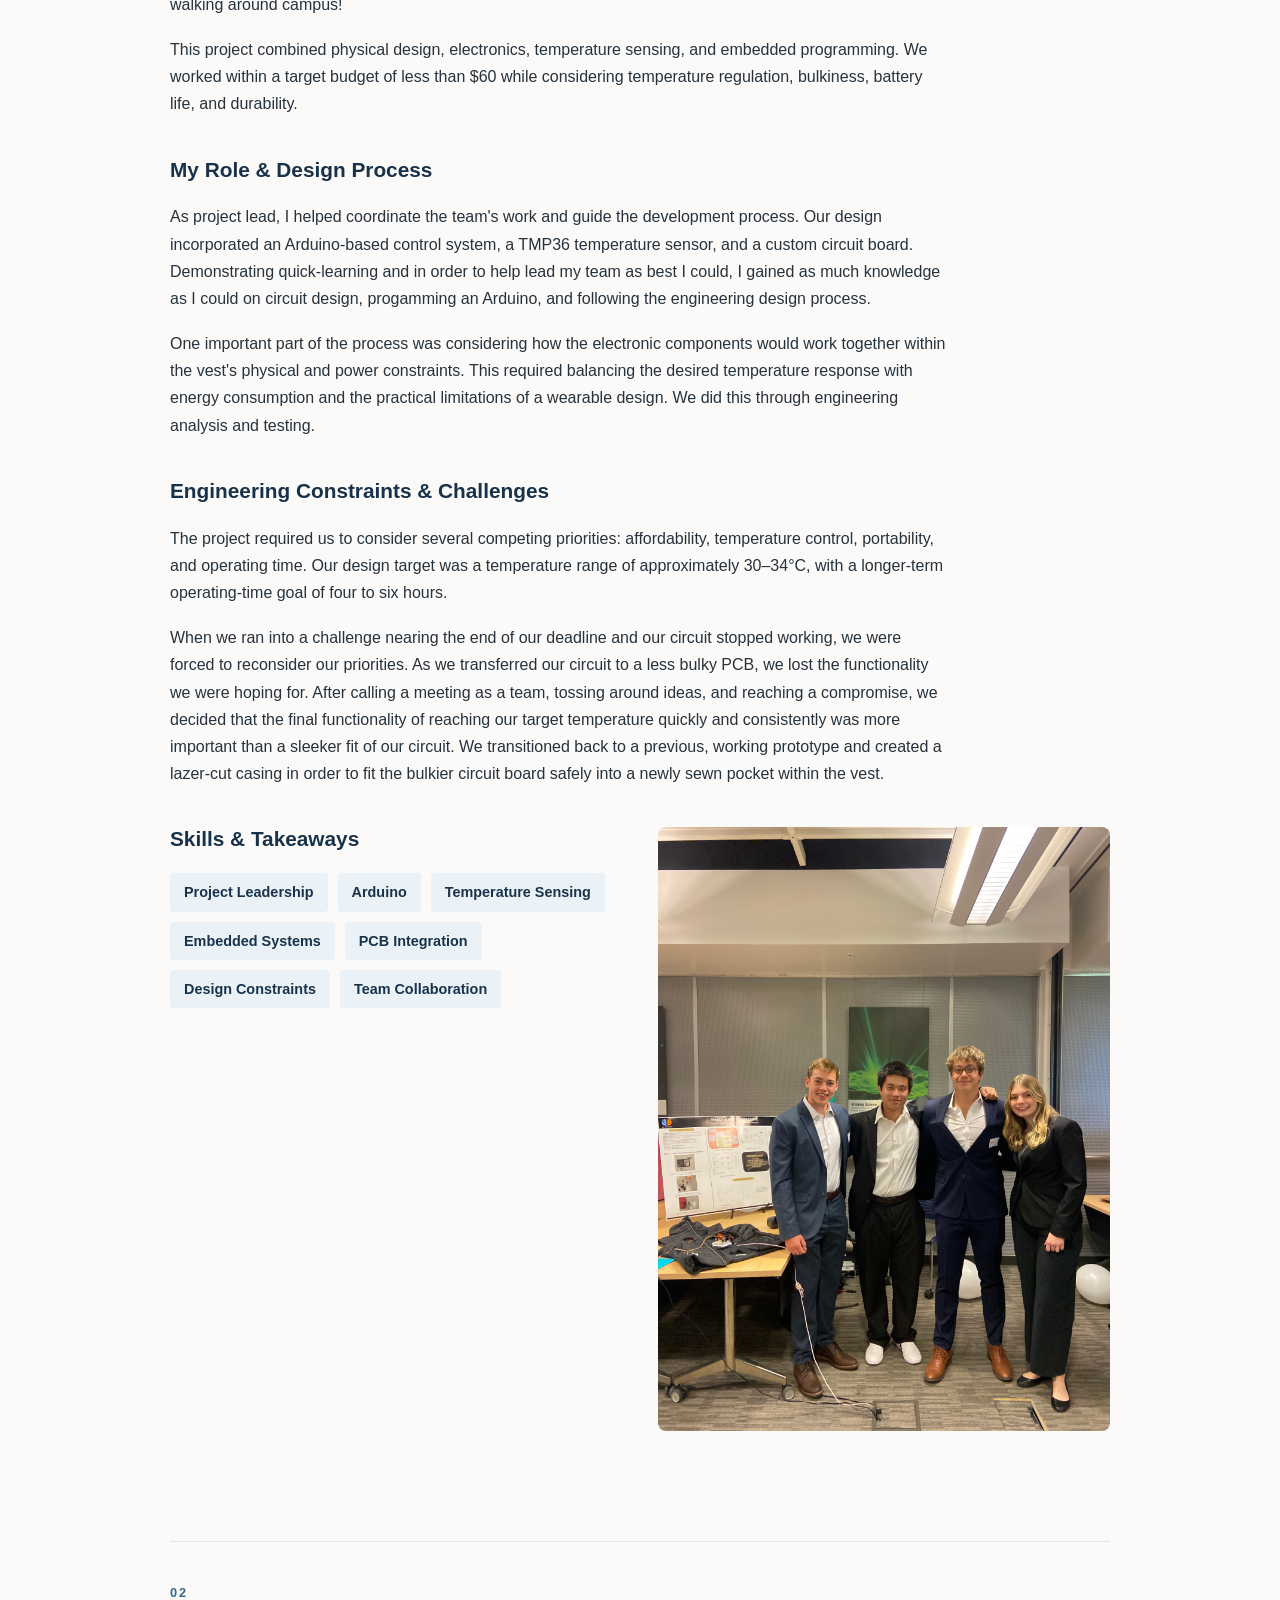
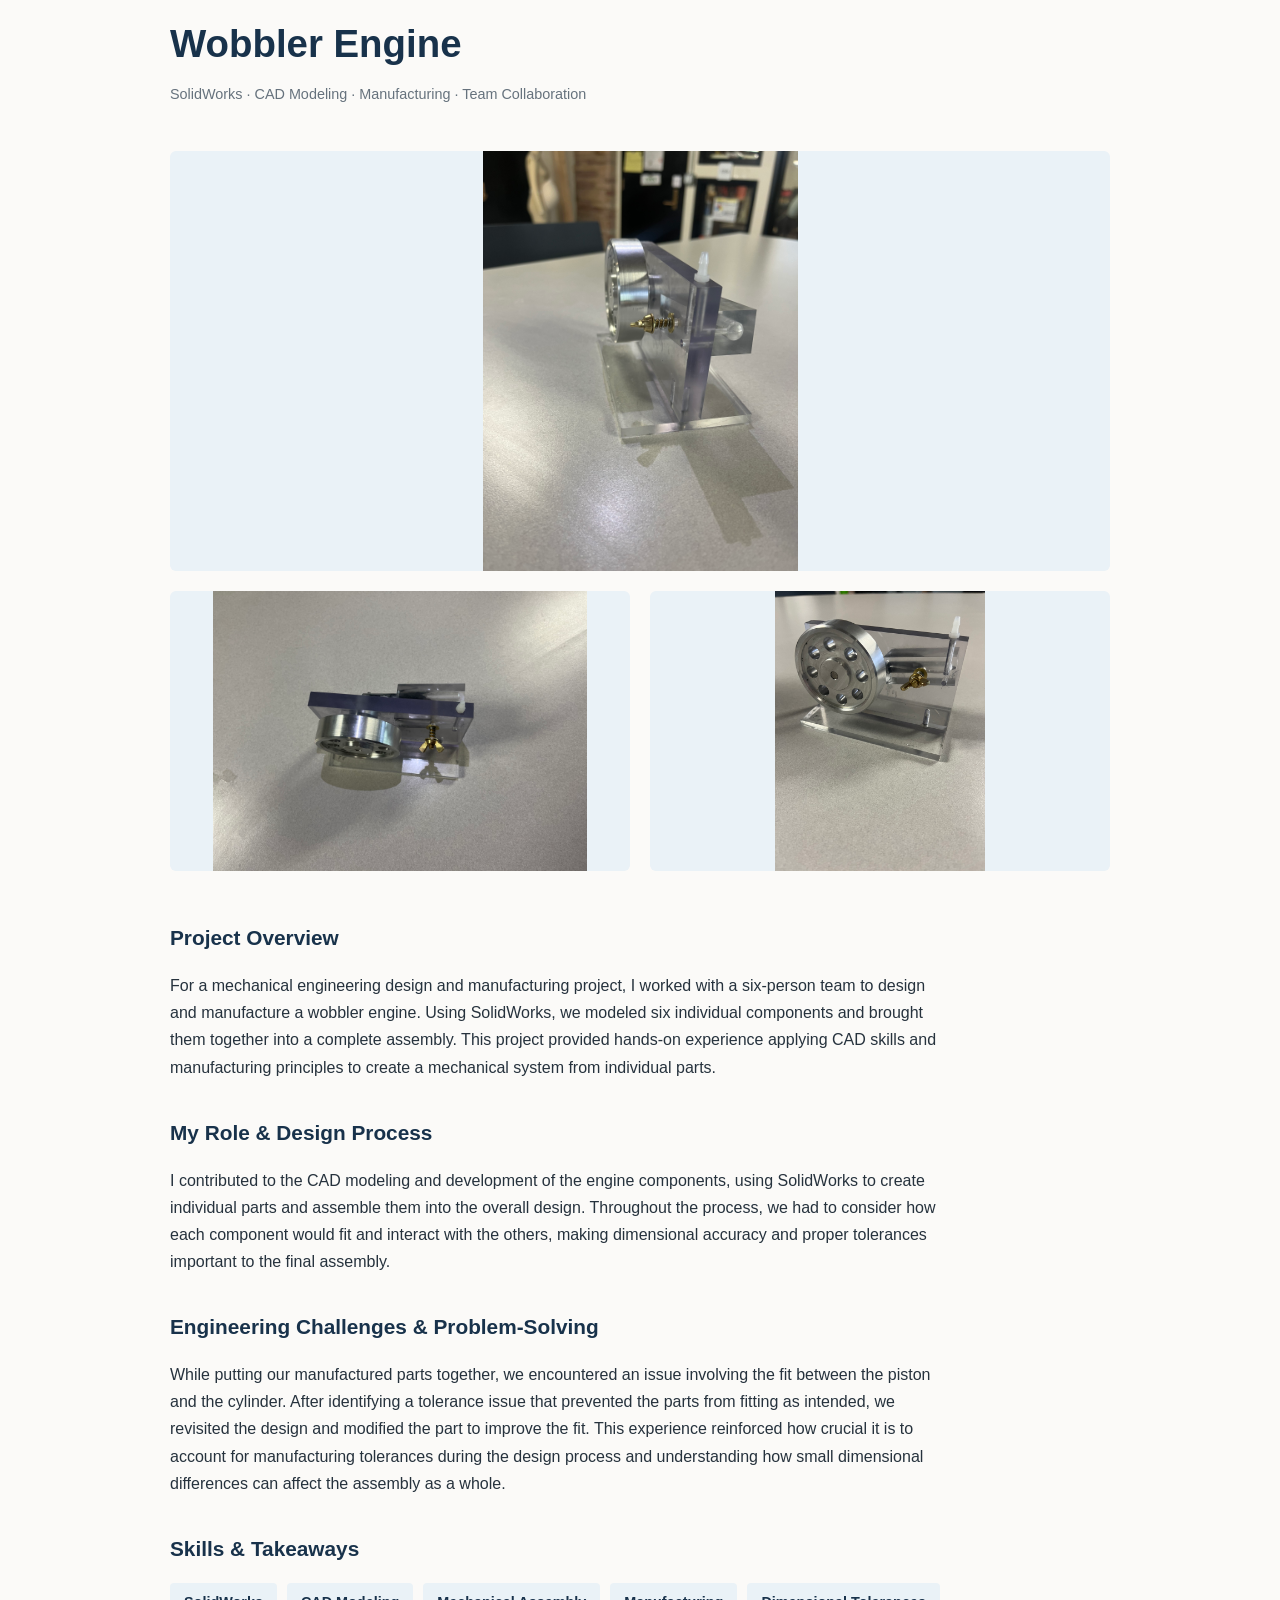
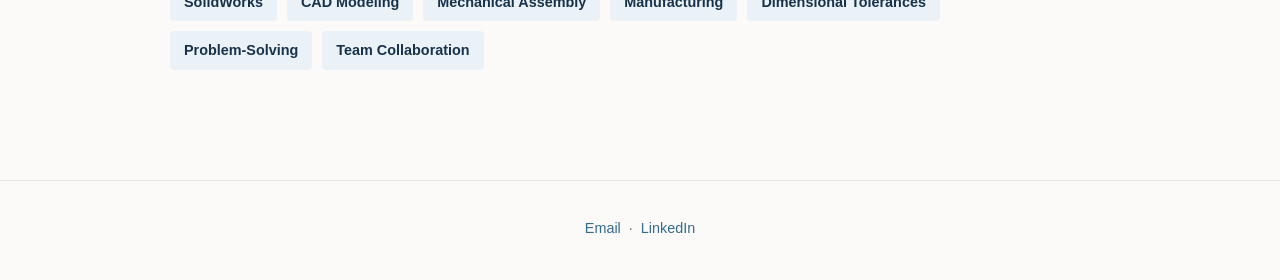
==== commit cf106917: "removed captions from wobbler engine pics" ====
--- a/projects.html
+++ b/projects.html
@@ -200,9 +200,6 @@
                         src="images/wobbler-engine.jpg"
                         alt="Completed wobbler engine assembly"
                     >
-                    <figcaption>
-                        Final wobbler engine assembly.
-                    </figcaption>
                 </figure>
 
                 <figure>
@@ -210,9 +207,6 @@
                         src="images/wobbler-cad.jpg"
                         alt="SolidWorks CAD model of the wobbler engine"
                     >
-                    <figcaption>
-                        CAD modeling and assembly development in SolidWorks.
-                    </figcaption>
                 </figure>
 
                 <figure>
@@ -220,9 +214,6 @@
                         src="images/wobbler-parts.jpg"
                         alt="Individual manufactured wobbler engine components"
                     >
-                    <figcaption>
-                        Individual components manufactured for the assembly.
-                    </figcaption>
                 </figure>
 
             </div>
